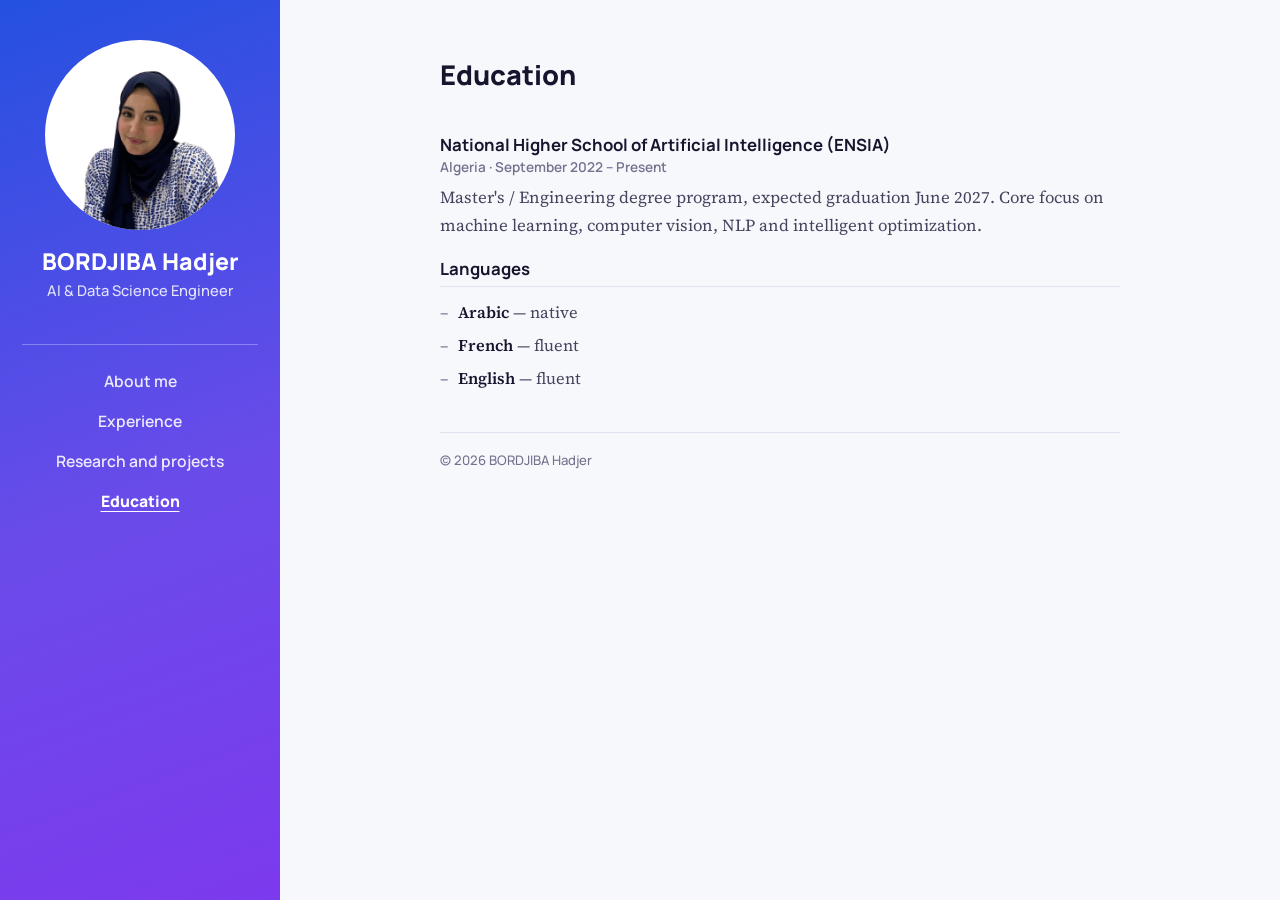
==== education.html @ 548678c1 "Add files via upload" ====
<!DOCTYPE html>
<html lang="en">
<head>
<meta charset="UTF-8">
<meta name="viewport" content="width=device-width, initial-scale=1">

<title>Education — BORDJIBA Hadjer</title>
<meta name="description" content="Education of BORDJIBA Hadjer: engineering degree at the National Higher School of Artificial Intelligence (ENSIA), Algeria, expected 2027.">
<link rel="canonical" href="https://hadjerbor.github.io/education.html">

<link rel="preconnect" href="https://fonts.googleapis.com">
<link rel="preconnect" href="https://fonts.gstatic.com" crossorigin>
<link href="https://fonts.googleapis.com/css2?family=Manrope:wght@500;600;700;800&family=Source+Serif+4:wght@400;600&display=swap" rel="stylesheet">
<link rel="stylesheet" href="styles.css">
</head>
<body>

<a class="skip" href="#main">Skip to content</a>

<aside class="sidebar">
  <div class="portrait">
    <span aria-hidden="true">HB</span>
    <img src="images/MyImage.png" alt="Portrait of Hadjer Bordjiba" onerror="this.remove()">
  </div>
  <h1 class="site-name">BORDJIBA Hadjer</h1>
  <p class="site-role">AI &amp; Data Science Engineer</p>
  <nav class="nav" aria-label="Sections">
    <a href="index.html">About me</a>
    <a href="experience.html">Experience</a>
    <a href="projects.html">Research and projects</a>
    <a href="education.html" aria-current="page">Education</a>
  </nav>
</aside>

<main class="main" id="main">
  <div class="content">
    <h2 class="page-title">Education</h2>

    <div class="record">
      <h3>National Higher School of Artificial Intelligence (ENSIA)</h3>
      <p class="meta">Algeria &middot; September 2022 &ndash; Present</p>
      <p>Master's / Engineering degree program, expected graduation June 2027. Core focus on machine learning, computer vision, NLP and intelligent optimization.</p>
    </div>

    <h3 class="section-heading">Languages</h3>
    <ul class="plain-list">
      <li><strong>Arabic</strong> — native</li>
      <li><strong>French</strong> — fluent</li>
      <li><strong>English</strong> — fluent</li>
    </ul>

    <p class="footer">&copy; 2026 BORDJIBA Hadjer</p>
  </div>
</main>

</body>
</html>
---- styles.css ----
/* BORDJIBA Hadjer — personal site
   Kept plain on purpose: the sidebar carries the color, the pages carry the text. */

:root {
  --blue-600: #2451e0;
  --indigo-500: #6a4bea;
  --purple-600: #7c3aed;
  --grad-panel: linear-gradient(160deg, var(--blue-600) 0%, var(--indigo-500) 55%, var(--purple-600) 100%);

  --bg: #f7f8fc;
  --ink: #17152e;
  --muted: #47435f;
  --soft: #75718f;
  --line: #dfe2f0;

  --sidebar: 280px;
  --font-ui: 'Manrope', system-ui, -apple-system, 'Segoe UI', Roboto, sans-serif;
  --font-text: 'Source Serif 4', Georgia, 'Times New Roman', serif;
}

* , *::before, *::after { box-sizing: border-box; margin: 0; padding: 0; }

body {
  font-family: var(--font-text);
  background: var(--bg);
  color: var(--ink);
  line-height: 1.65;
}

a { color: var(--blue-600); }
a:hover { color: var(--purple-600); }
:focus-visible { outline: 2px solid var(--indigo-500); outline-offset: 2px; }

.skip {
  position: absolute; left: 12px; top: -60px;
  background: #fff; color: var(--blue-600);
  padding: 8px 12px; border-radius: 4px;
  font: 700 0.9rem var(--font-ui);
  z-index: 20;
}
.skip:focus { top: 12px; }

/* ---------- Sidebar ---------- */
.sidebar {
  position: fixed;
  inset: 0 auto 0 0;
  width: var(--sidebar);
  background: var(--grad-panel);
  color: #fff;
  display: flex;
  flex-direction: column;
  align-items: center;
  padding: 40px 22px;
  overflow-y: auto;
}
.sidebar :focus-visible { outline-color: #fff; }

.portrait {
  position: relative;
  width: 190px; height: 190px;
  margin-bottom: 18px;
  border-radius: 50%;
  background: #ffffff;
  overflow: hidden;
  display: grid;
  place-items: center;
}
.portrait span {
  font: 800 2.3rem var(--font-ui);
  color: var(--blue-600);
}
.portrait img {
  position: absolute; inset: 0;
  width: 100%; height: 100%;
  object-fit: cover;
  display: block;
}

.site-name { font: 800 1.45rem/1.2 var(--font-ui); text-align: center; }
.site-role { margin-top: 4px; font: 500 0.92rem var(--font-ui); color: rgba(255,255,255,0.85); text-align: center; }

.nav {
  margin-top: 30px;
  width: 100%;
  padding-top: 16px;
  border-top: 1px solid rgba(255,255,255,0.3);
  display: flex;
  flex-direction: column;
}
.nav a {
  padding: 9px 6px;
  color: rgba(255,255,255,0.88);
  text-decoration: none;
  font: 600 0.98rem var(--font-ui);
  text-align: center;
  border-radius: 4px;
}
.nav a:hover { color: #fff; }
.nav a[aria-current="page"] { color: #fff; font-weight: 800; text-decoration: underline; text-underline-offset: 4px; }

/* ---------- Main ---------- */
.main { margin-left: var(--sidebar); padding: 56px clamp(24px, 5vw, 64px); }
.content { max-width: 680px; margin: 0 auto; }

.page-title { font: 800 1.7rem var(--font-ui); margin-bottom: 22px; }

.section-heading {
  font: 700 1.05rem var(--font-ui);
  margin: 34px 0 12px;
  padding-bottom: 6px;
  border-bottom: 1px solid var(--line);
}
.section-heading:first-of-type { margin-top: 0; }

p { font-size: 1.05rem; color: var(--muted); margin-bottom: 14px; }
p:last-child { margin-bottom: 0; }
strong { color: var(--ink); font-weight: 600; }

/* Simple dash list — research interests, languages, tools */
.plain-list { list-style: none; }
.plain-list li { position: relative; padding-left: 1.1em; margin-bottom: 6px; font-size: 1.02rem; color: var(--muted); }
.plain-list li::before { content: "\2013"; position: absolute; left: 0; color: var(--soft); }
.plain-list strong { display: inline; }

/* Records — experience, projects, awards */
.record { padding: 18px 0; }
.record + .record { border-top: 1px solid var(--line); }
.record:first-child { padding-top: 0; }
.record h3 { font: 700 1.05rem var(--font-ui); color: var(--ink); margin-bottom: 2px; }
.record .meta { font: 600 0.85rem var(--font-ui); color: var(--soft); margin-bottom: 8px; }
.record p { margin-bottom: 0; }
.record .tools { font-size: 0.88rem; color: var(--soft); margin-top: 8px; }

.footer { margin-top: 40px; padding-top: 18px; border-top: 1px solid var(--line); font: 500 0.82rem var(--font-ui); color: var(--soft); }

/* ---------- Small screens ---------- */
@media (max-width: 860px) {
  .sidebar { position: static; width: auto; padding: 28px 20px 16px; }
  .portrait { width: 140px; height: 140px; }
  .nav { flex-direction: row; flex-wrap: wrap; justify-content: center; gap: 4px 14px; border-top: none; margin-top: 18px; padding-top: 0; }
  .main { margin-left: 0; padding: 36px 20px; }
}

@media print {
  .sidebar { position: static; width: auto; background: none; color: #000; }
  .main { margin-left: 0; }
}
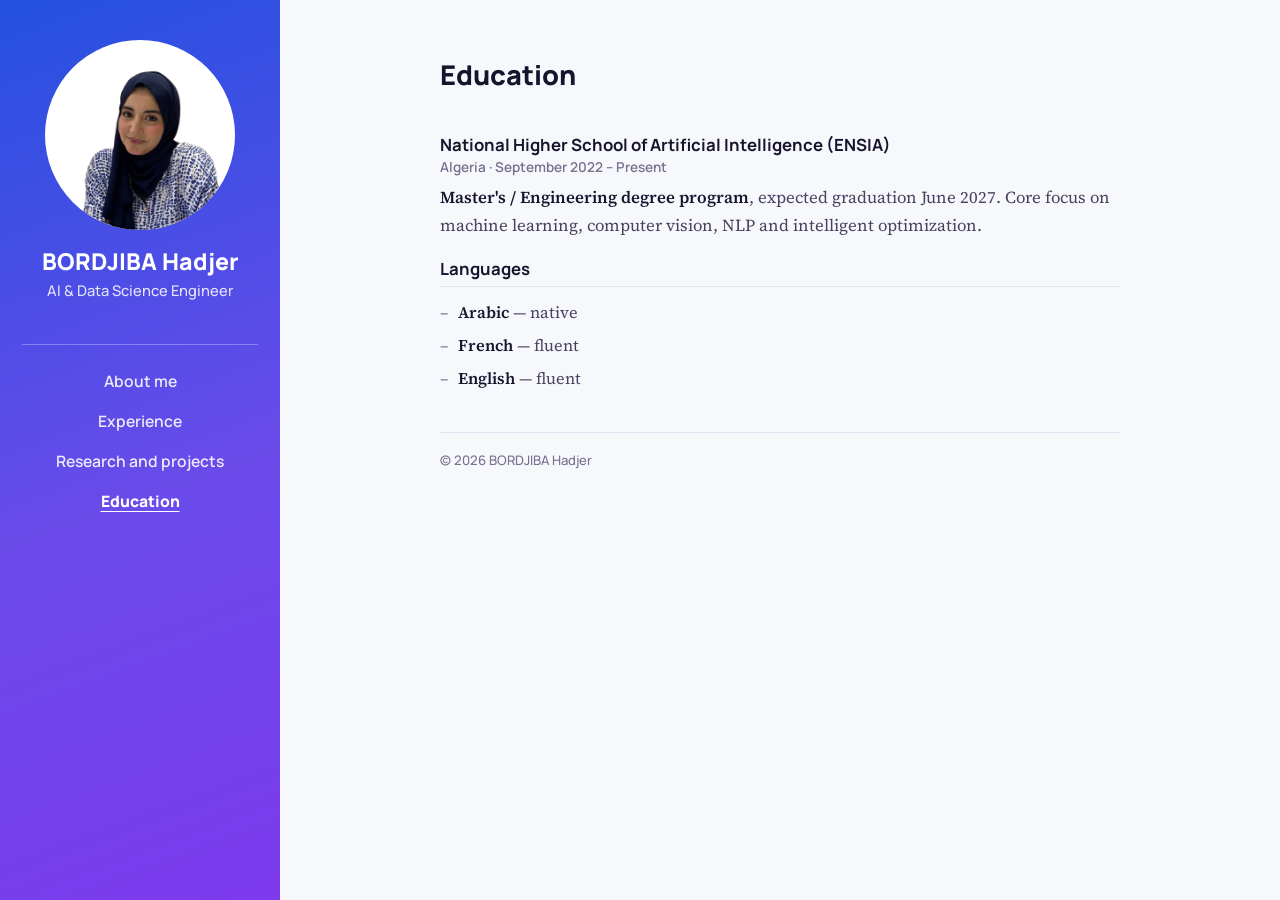
==== commit 2753be7e: "Emphasize degree program in education section" ====
--- a/education.html
+++ b/education.html
@@ -39,7 +39,7 @@
     <div class="record">
       <h3>National Higher School of Artificial Intelligence (ENSIA)</h3>
       <p class="meta">Algeria &middot; September 2022 &ndash; Present</p>
-      <p>Master's / Engineering degree program, expected graduation June 2027. Core focus on machine learning, computer vision, NLP and intelligent optimization.</p>
+      <p><strong>Master's / Engineering degree program</strong>, expected graduation June 2027. Core focus on machine learning, computer vision, NLP and intelligent optimization.</p>
     </div>
 
     <h3 class="section-heading">Languages</h3>
